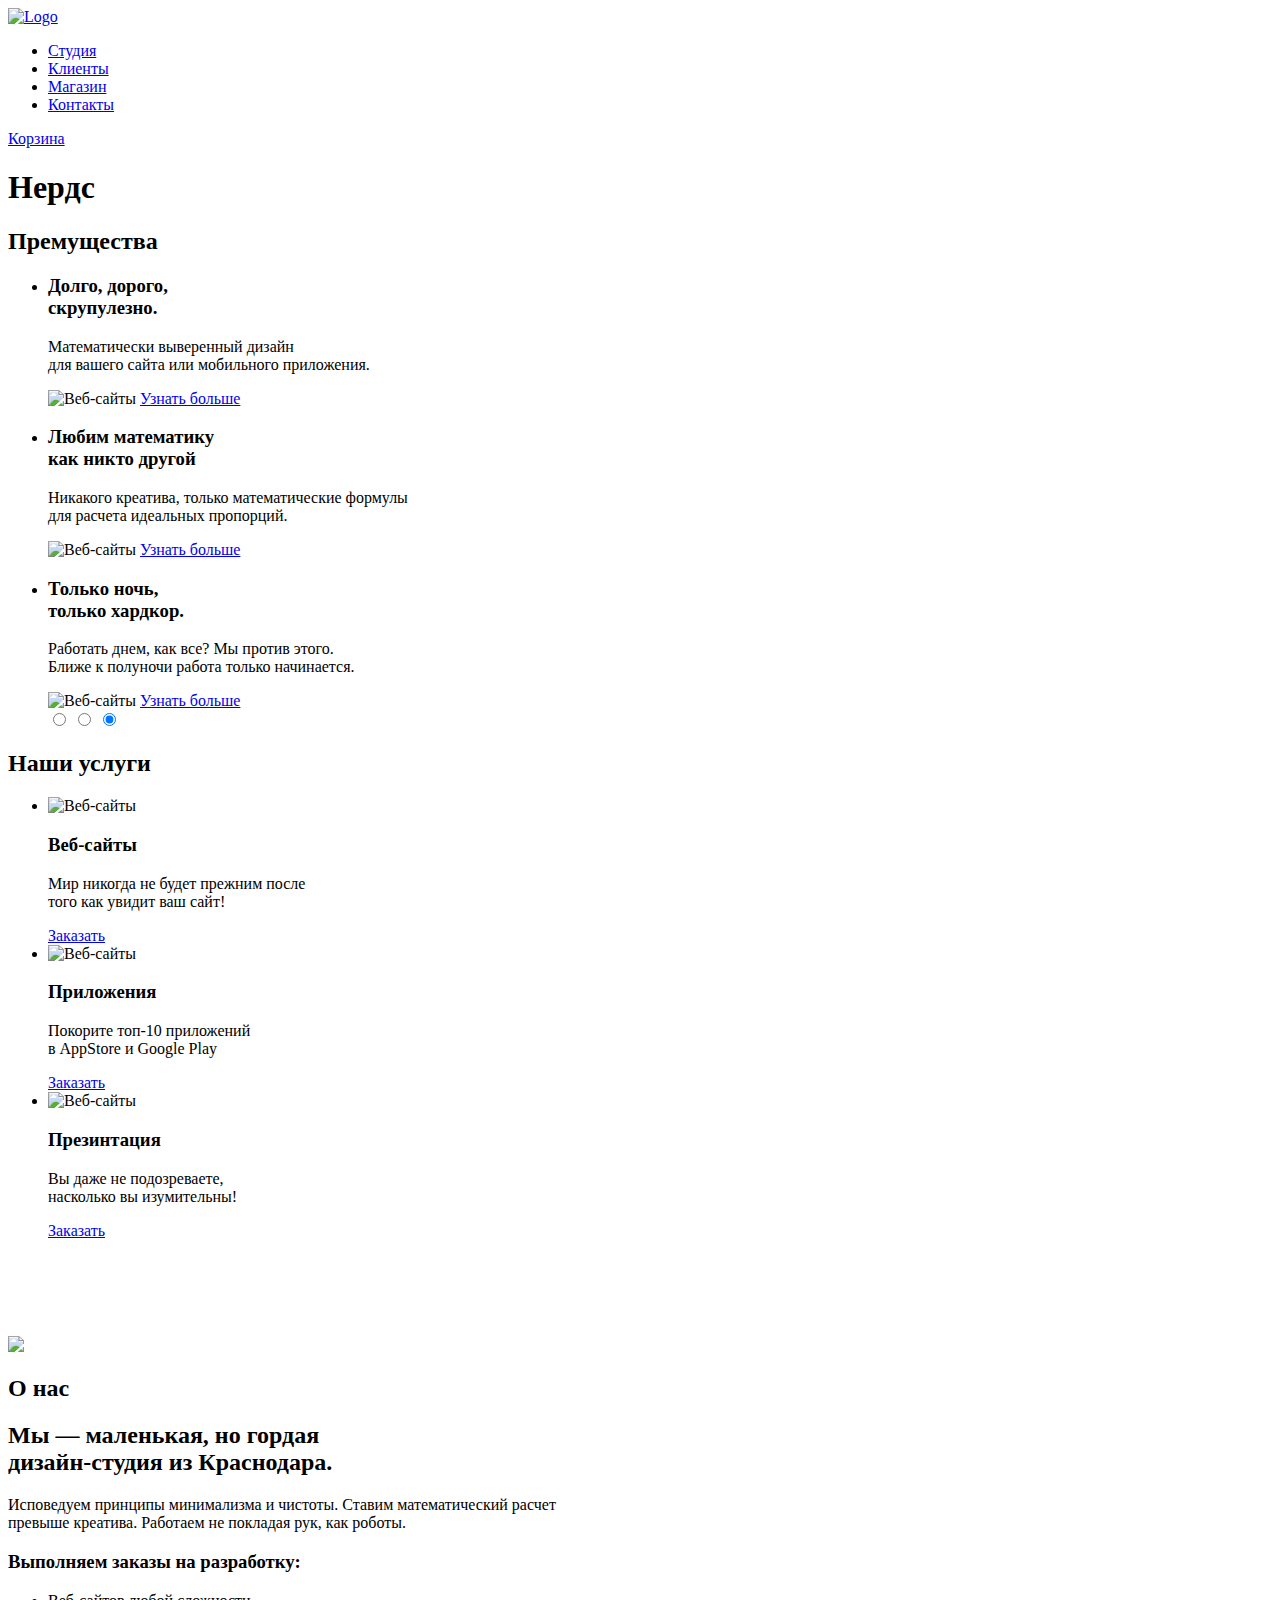
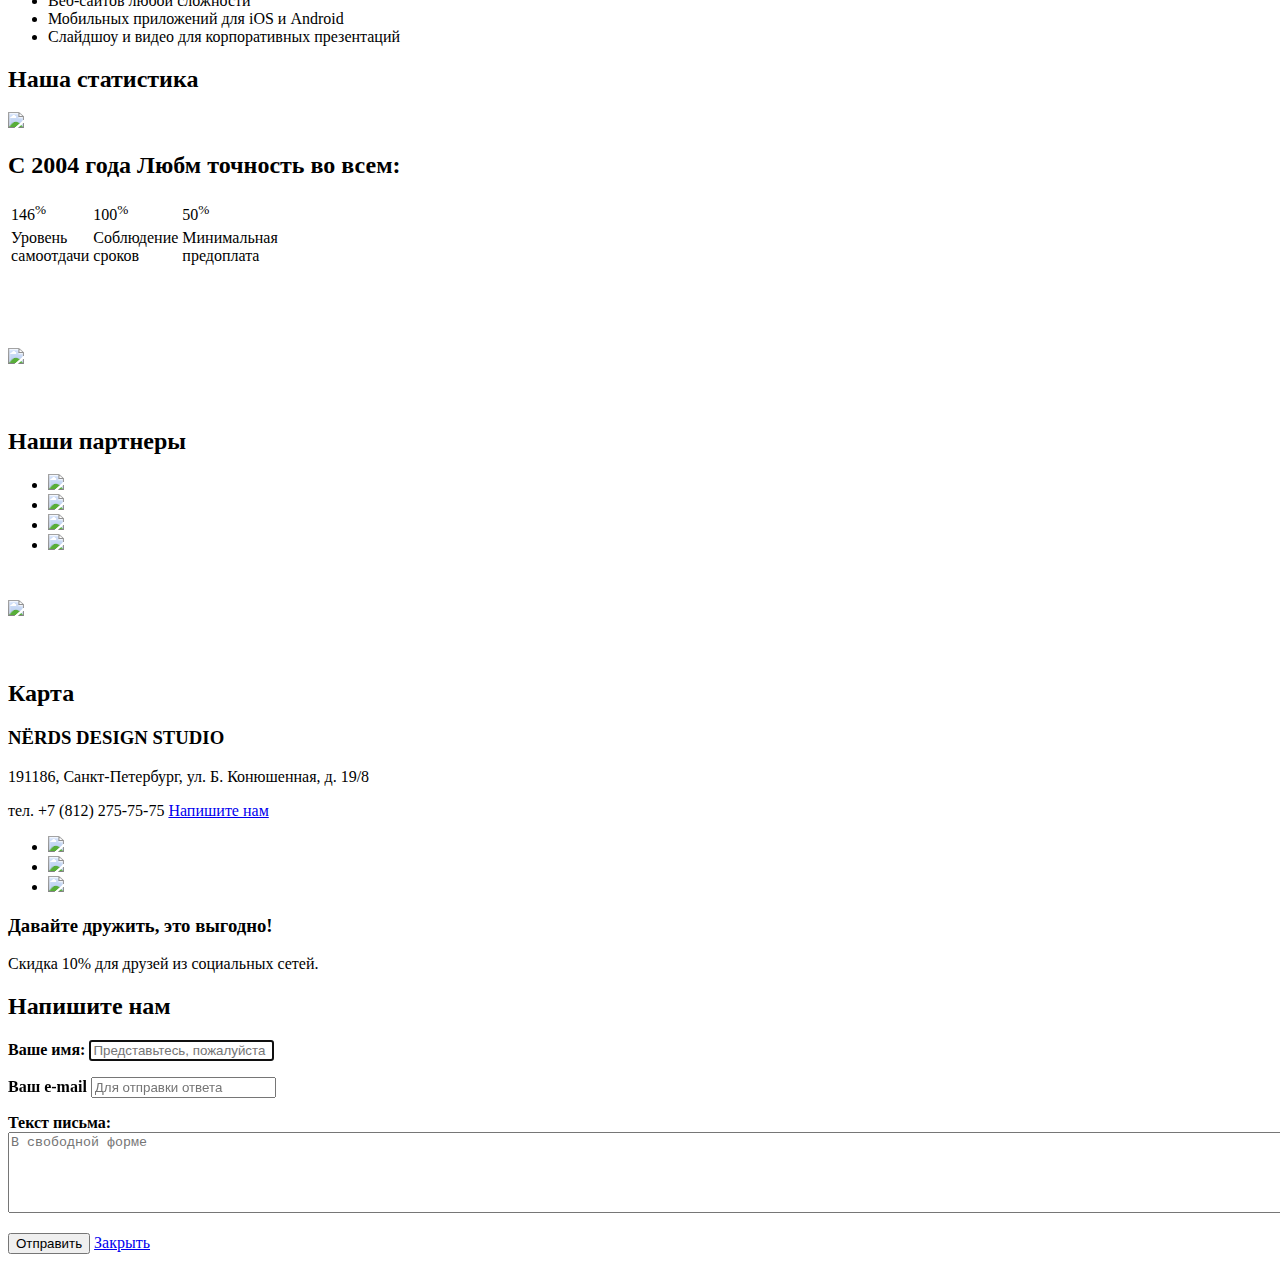
==== index.html @ db2a13fd "Add files via upload" ====
<!DOCTYPE html>
<html class="page">

<head>
    <meta charset="utf-8">
    <title>Нёрдс</title>
    <link rel="stylesheet" href="/css/normalize.css" >
    <link rel="stylesheet" href="/css/style.css">     
<link rel="preconnect" href="https://fonts.googleapis.com">
<link rel="preconnect" href="https://fonts.gstatic.com" crossorigin>
<link href="https://fonts.googleapis.com/css2?family=Roboto:wght@400;500;700&display=swap" rel="stylesheet">
</head>

<header class="main-header">
    <div class="container">
        <nav class="main-navigation">
            <a href="/index.html" class="main-navigation-logo">
                <img src="/img/nerds-logo.svg" alt="Logo">
            </a>
            <div class="wpapper">
                <ul class="site-navigation">
                    <li>
                        <a href="#">Студия</a>
                    </li>
                    <li>
                        <a href="#">Клиенты</a>
                    </li>
                    <li>
                        <a href="tabs/shop.html">Магазин</a>
                    </li>
                    <li>
                        <a href="#"> Контакты</a>
                    </li>
                </ul>
                <div class="basket">
                    <a href="#">Корзина</a>
                </div>
            </div>
        </nav>
    </div>
</header>

<main>
    <h1 class="visually-hidden">Нердс</h1>
    <section class="slider">
        <div class="container">
            <h2 class="visually-hidden">Премущества</h2>
            
        <div class="slider-control">
            <label class="slider-control-item slider-control--1" for="product-1">
            
            </label>
            <label class="slider-control-item slider-control--2" for="product-2">
            
            </label>
            <label class="slider-control-item slider-control--3" for="product-3">
            
            </label>
            <ul class="slider-list">
                <li class="slider-item">
                    <h3>Долго, дорого,
                    <br>
                    скрупулезно.</h3>
                    <p>Математически выверенный дизайн
                    <br>
                    для вашего сайта или мобильного приложения.
                    </p>
                    <img class="imgslider" src="/img/slide1.png" alt="Веб-сайты">
                    <a class="slider-item-button button" href="#">Узнать больше</a>
                </li>
                <li class="slider-item slider2">
                    <h3>Любим математику<br>как никто другой</h3>
                    <p>Никакого креатива, только математические формулы<br>для расчета идеальных пропорций.</p>
                    <img class="imgslider" src="/img/slide2.png" alt="Веб-сайты">
                    <a class="slider-item-button button" href="#">Узнать больше</a>
                </li>
                <li class="slider-item slider3">
                    <h3>Только ночь,
                    <br>
                    только хардкор.</h3>
                    <p>Работать днем, как все? Мы против этого.
                    <br>
                    Ближе к полуночи работа только начинается.
                    </p>
                    <img class="imgslider" src="/img/slide3.png" alt="Веб-сайты">
                    <a class="slider-item-button button" href="#">Узнать больше</a>
                </li>
                <div class="slider-control">
                    <label class="slider-control-item slider-control--1" for="product-1">
                    
                    </label>
                    <label class="slider-control-item slider-control--2" for="product-2">
                    
                    </label>
                    <label class="slider-control-item slider-control--3" for="product-3">
                    
                    </label>
                <input class="visually-hiden" type="radio" id="product-1" name="toggle" checked>
                <input class="visually-hiden" type="radio" id="product-2" name="toggle" checked>
                <input class="visually-hiden" type="radio" id="product-3" name="toggle" checked>
                </div>
            </ul>

        </div>
    </section>

    <section class="services">
        <div class="container">
            <h2 class="visually-hidden">Наши услуги</h2>
            <ul class="services-list">
                <li class="services-item">
                    <img src="/img/illustration-1 1.svg" alt="Веб-сайты">
                    <h3>Веб-сайты</h3>
                    <p>Мир никогда не будет прежним после<br>
                    того как увидит ваш сайт!</p>
                    <a class="button button-pink" class="button button-red" href="#">Заказать</a>
                </li>
                <li class="services-item">
                    <img src="/img/illustration-2 1.svg" alt="Веб-сайты">
                    <h3>Приложения</h3>
                    <p>Покорите топ-10 приложений<br>
                    в AppStore и Google Play</p>
                    <a class="button button-green" href="#">Заказать</a>
                </li>
                <li class="services-item">
                    <img src="/img/illustration-3 1.svg" alt="Веб-сайты">
                    <h3>Презинтация</h3>
                    <p>Вы даже не подозреваете,<br>
                    насколько вы изумительны!</p>
                    <a class="button button-yellow" href="#">Заказать</a>
                </li>
            </ul>
            <img src="img\Rectangle 9.svg" style="margin-top: 80px;">
        </div>
    </section>

    <section class="about-us">
        <div class="container">
            <h2 class="visually-hidden">О нас</h2>
            <div class="description">
                <h2>Мы — маленькая, но гордая<BR>дизайн-студия из Краснодара.</h2>
                <p>Исповедуем принципы минимализма и чистоты. Ставим математический расчет<br>
                превыше креатива. Работаем не покладая рук, как роботы.</p>
                <h3>Выполняем заказы на разработку:</h3>
                <ul class="descripton-list">
                    <li class="description-item">
                        Веб-сайтов любой сложности
                    </li>
                    <li class="description-item">
                        Мобильных приложений для iOS и Android
                    </li>
                    <li class="description-item">
                        Слайдшоу и видео для корпоративных презентаций
                    </li>
                </ul>
            </div>
            <div class="statistics">
                <h2 class="visually-hidden">Наша статистика</h2>
                <img src="/img/nerds-illustration 1.png">
                <h2>С 2004 года Любм точность во всем:</h2>
                <table>
                    <tbody>
                        <tr>
                            <td class="percentages">146<sup>%</sup></td>
                            <td class="percentages">100<sup>%</sup></td>
                            <td class="percentages">50<sup>%</sup></td>
                        </tr>
                        <tr>
                            <td class="detalis">Уровень<br>самоотдачи</td>
                            <td class="detalis">Соблюдение<br>сроков</td>
                            <td class="detalis">Минимальная<br>предоплата</td>
                        </tr>
                    </tbody>
                </table>
            </div>
            
        </div>
        
    </section>

    <div class="container">
        <img src="img\Rectangle 9.svg" style="margin-top: 80px; margin-bottom: 40px;">
    </div>
    <section class="partners-item">
        
        <h2 class="visually-hidden">Наши партнеры</h2>
        <div class="container">
            <ul class="partners-list">
                <li class="partners-item">
                    <a href="#"><img src="/img/logo_htmlacademy 1.svg"></a>
                </li>
                <li class="partners-item">
                    <a href="#"><img src="/img/logo-2 1.svg"></a>
                    
                </li>
                <li class="partners-item">
                    <a href="#"><img src="/img/logo-3 1.svg"></a>
                </li>
                <li class="partners-item">
                    <a href="#"><img src="/img/logo-4 1.svg"></a>
                </li>
            </ul>
            <img src="img\Rectangle 9.svg" style="margin-top: 30px; margin-bottom: 40px;">
        </div>
        
    </section>

    <section class="map">
        <h2 class="visually-hidden">Карта</h2>
    </section>
    <div class="container">
        <section class="address">
            <h3>NЁRDS DESIGN STUDIO</h3>
            <p>191186, Санкт-Петербург, ул. Б. Конюшенная, д. 19/8</p>
            <span>тел. +7 (812) 275-75-75</span>
            <a href="modal-windows.html" class="button button-address">Напишите нам</a>
        </section>
    </div>
</main>

<footer class="my-footer">
    <div class="container">
        <div class="footer-social">
            <ul class="social-list">
                <li class="social-item"><a class="social-button" href="">
                    <a href="#"><img class="scale" src="img/premium-icon-vkontakte-4494517.png" style="width: 81px;"></a>
                   </li>
                   <li class="social-item"><a class="social-button" href="">
                    <a href="#"><img class="scale" src="/img/premium-icon-telegram-4401433.png" style="width: 81px;"></a>
                   </li>
                   <li class="social-item"><a class="social-button" href="">
                    <a href="#"><img class="scale" src="/img/premium-icon-whatsapp-4494494.png" style="width: 81px;"></a>
                   </li>
            </ul>
        </div>
        <div class="be-friends">
            <h3>Давайте дружить, это выгодно!</h3>
            <span>Скидка 10% для друзей из социальных сетей.</span>
        </div>
    </div> 
</footer>
<section class="modal modal-login">
    <h2>Напишите нам</h2>
    <form class="login-form" action="https://echo.htmlacademy.ru" method="post">
        <div class="wrapper">
            <p>
                <label for="user-name"><b>Ваше имя:</b></label>
                <input type="text" name="user-name" id="user-name" placeholder="Представьтесь, пожалуйста" required="" autofocus="">			
            </p>
            <p>
                <label for="user-email"><b>Ваш e-mail</b></label>
                <input type="email" name="user-email" id="user-email" placeholder="Для отправки ответа" required="">			
            </p>
        </div>
        <p>
            <label for="contact-text"><b>Текст письма:</b></label>
            <textarea name="text" id="contact-text" rows="5" cols="250" placeholder="В свободной форме" required=""></textarea>
        </p>
        <button class="button" type="submit">Отправить</button>
          <a href="#" class="modal-close">Закрыть</a>
      </form>
</section>
</html>
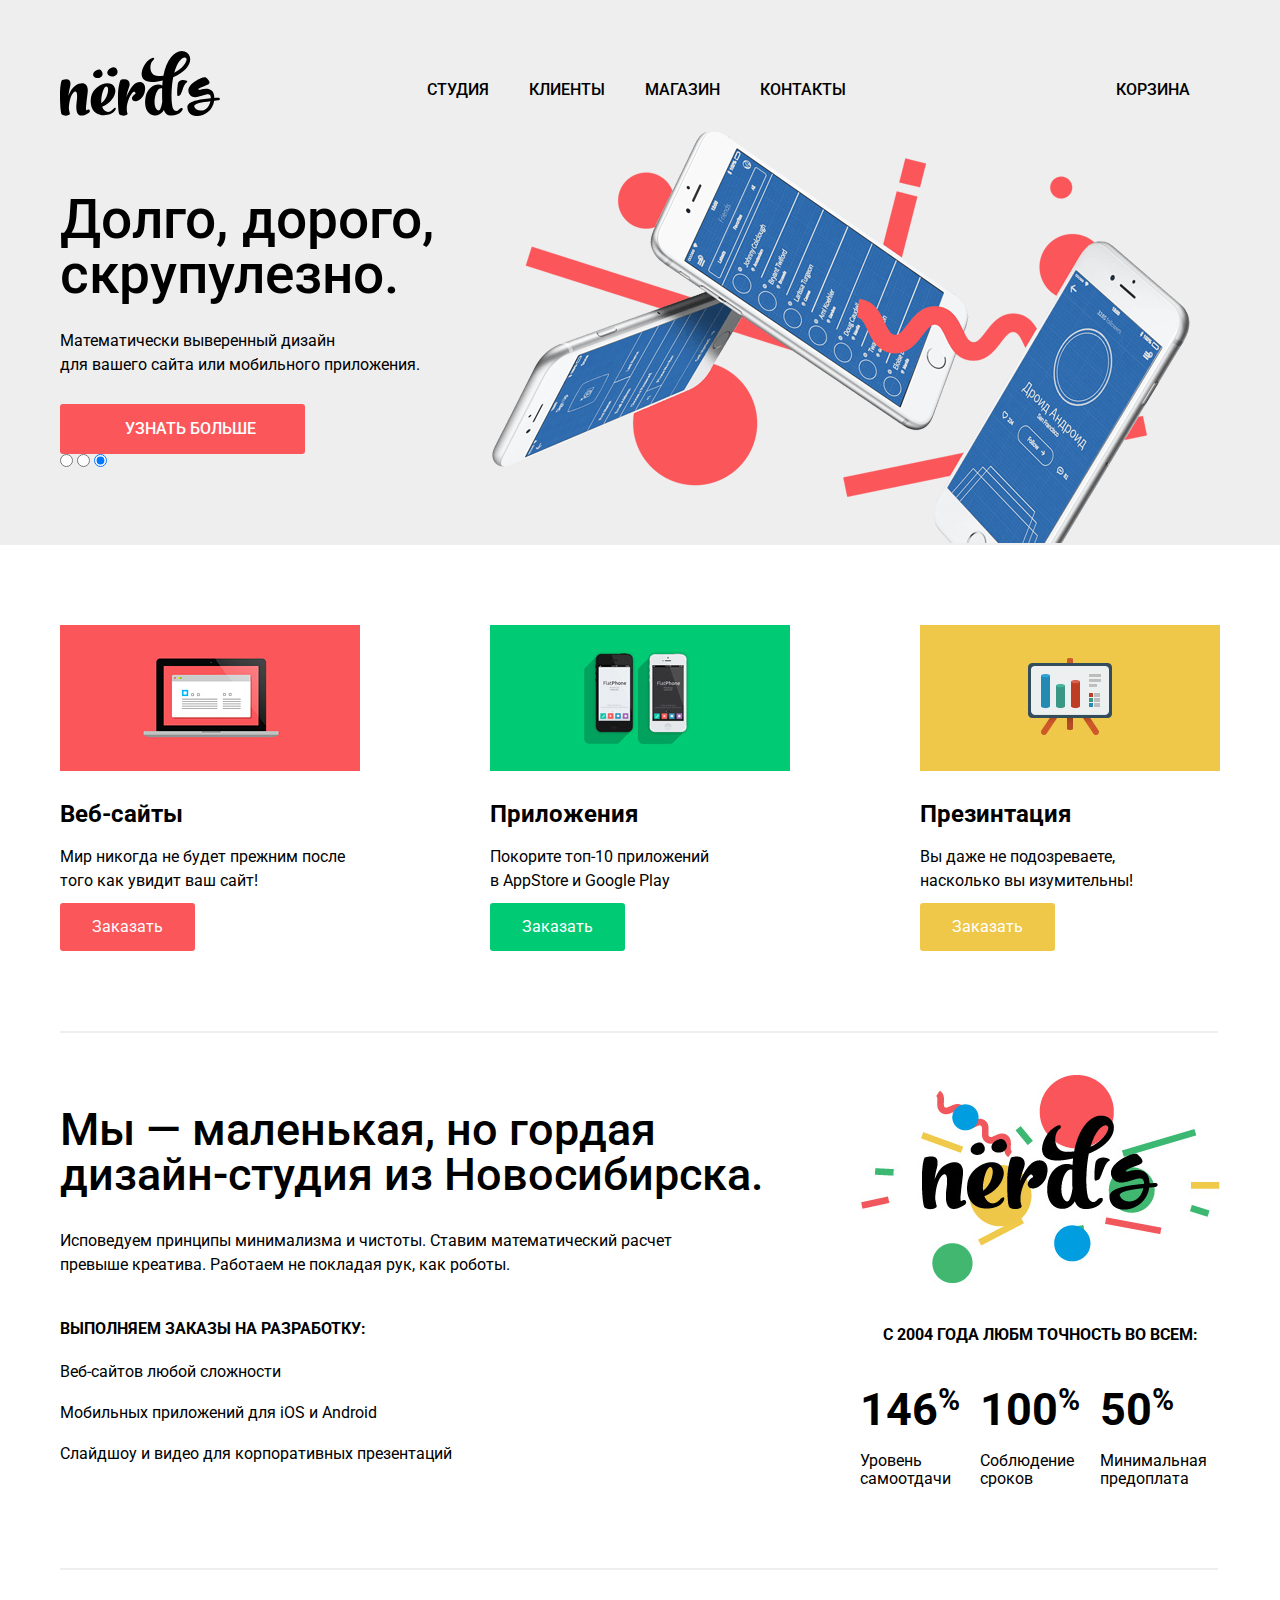
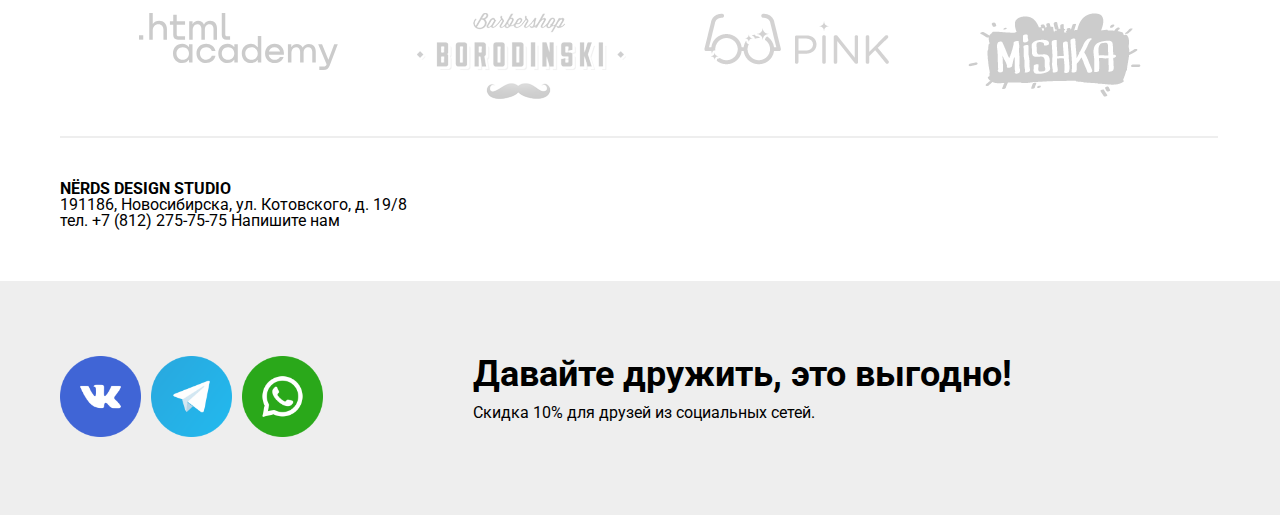
==== commit 24f1de5b: "Изменины города на Новосибирск добавленны адреса" ====
--- a/index.html
+++ b/index.html
@@ -138,7 +138,7 @@
         <div class="container">
             <h2 class="visually-hidden">О нас</h2>
             <div class="description">
-                <h2>Мы — маленькая, но гордая<BR>дизайн-студия из Краснодара.</h2>
+                <h2>Мы — маленькая, но гордая<BR>дизайн-студия из Новосибирска.</h2>
                 <p>Исповедуем принципы минимализма и чистоты. Ставим математический расчет<br>
                 превыше креатива. Работаем не покладая рук, как роботы.</p>
                 <h3>Выполняем заказы на разработку:</h3>
@@ -211,7 +211,7 @@
     <div class="container">
         <section class="address">
             <h3>NЁRDS DESIGN STUDIO</h3>
-            <p>191186, Санкт-Петербург, ул. Б. Конюшенная, д. 19/8</p>
+            <p>191186, Новосибирска, ул. Котовского, д. 19/8</p>
             <span>тел. +7 (812) 275-75-75</span>
             <a href="modal-windows.html" class="button button-address">Напишите нам</a>
         </section>
--- a/css/style.css
+++ b/css/style.css
@@ -0,0 +1,460 @@
+html, body, div, span, applet, object, iframe,
+h1, h2, h3, h4, h5, h6, p, blockquote, pre,
+a, abbr, acronym, address, big, cite, code,
+del, dfn, em, font, img, ins, kbd, q, s, samp,
+small, strike, strong, sub, sup, tt, var,
+b, u, i, center,
+dl, dt, dd, ol, ul, li,
+fieldset, form, label, legend,
+table, caption, tbody, tfoot, thead, tr, th, td,figure{
+margin: 0;
+padding: 0;
+border: 0;
+outline: 0;
+font-size: 100%;
+vertical-align: baseline;
+background: transparent;
+text-decoration:none;
+color:black;
+font-family: roboto;
+
+}
+body {
+line-height: 1;
+}
+ol, ul {
+list-style: none;
+}
+blockquote, q {
+quotes: none;
+}
+:focus {
+outline: 0;
+}
+ins {
+text-decoration: none;
+}
+del {
+text-decoration: line-through;
+}
+table {
+border-collapse: collapse;
+border-spacing: 0;
+}
+
+div{
+    display: block;
+}
+
+nav{
+    display: block;
+}
+/*NULLSTYLE*/
+
+:root{
+--basic-black:#000000;
+--basic-white:#ffffff;
+--basic-green:#00CA74;
+--basic-pink:#FB565A;
+--basic-yellow:#EFC849;
+--basic-gray:#EEEEEE;
+
+/*pink*/
+--hover-pink:#E74246;
+--focus-pink:#D7373B;
+--active-pink:#D7373B;
+
+
+/*green*/
+--hover-green:##00BC6C;
+--focus-green:#00AA62;
+--active-green:#00AA62;
+
+/*yellow*/
+--hover-yellow:#EAB534;
+--focus-yellow:#E5A722;
+--active-yellow:##E5A722;
+}
+
+#contact-text{
+    width: 300px;
+}
+
+.visually-hidden{
+    display: none;
+}
+
+
+/*header*/
+
+.container{
+    margin: 0px auto;
+    padding: 0px;
+    max-width: 1160px;
+    min-height: 100px;
+    position: relative;
+    
+}
+
+.main-header{
+margin: 0px;
+min-width: 1200px;
+padding: 50px 0px 0px 0px;
+background-color: var(--basic-gray);
+}
+
+.main-navigation{
+    display: grid;
+    grid-template-columns: 1fr 1fr 1fr;
+}
+
+.main-navigation .main-header-logo{
+    position: absolute;
+}
+
+.main-navigation .wpapper{
+    display: flex;
+    display: flex;
+    padding-top: 25px;
+    margin-left: 187px;
+    text-transform: uppercase;
+  
+}
+.wpapper li{
+    margin: 0 20px;
+}
+
+.wpapper>.basket{
+    margin: 0px 0px 0px 250px;
+}
+
+.main-navigation .site-navigation{
+    display: flex;
+    flex-direction: row;
+    flex-wrap: nowrap;
+    align-content: normal;
+    justify-content: normal;
+    align-items: normal;
+}
+
+.main-navigation .basket{
+    display: flex;
+}
+
+
+
+.main-header a {
+    font-weight: 500;
+    font-size: 16px;
+    line-height: 30px;
+}
+
+/*slider*/
+
+.slider-list{
+  padding: 42px 0 80px; 
+}
+
+
+
+.slider{
+    height: 395px;
+    background-color: var(--basic-gray);
+}
+
+.slider-item1{
+    display: none;
+}
+
+.slider-item h3{
+    font-size: 55px;
+    font-weight: 500;
+    line-height: 55px;
+    margin:0em 1em 27px 0em;
+    
+}
+
+.slider-item p{
+    font-size: 400;
+    font-size: 16px;
+    line-height: 24px;
+    margin:0em 1em 27px 0em;
+}
+
+.slider-item a{
+    display: block;
+    width: 180px;
+    padding: 16px 0px 16px 65px;
+    font-weight: 500;
+    font-size: 16px;
+    line-height: 18px;
+    color: var(--basic-white);
+    text-transform: uppercase;
+    border-radius: 3px;
+    border: 0px;
+
+}
+
+.slider-item-button{
+    
+    padding: 15px 60px;
+    background-color: var(--basic-pink);
+}
+
+body > main > section.slider > div > div > ul > li.slider-item.slider2{
+    display: none;
+    position: absolute;
+    top: 42px;
+}
+
+body > main > section.slider > div > div > ul > li.slider-item.slider3{
+    display: none;
+    position: absolute;
+    top: 42px;
+}
+ 
+.imgslider{
+    position: absolute;
+    top: -20px;
+    left: 432px;
+}
+
+/*services*/
+
+.services h3{
+font-weight: 700; 
+font-size: 24px;
+line-height: 30px;
+border-bottom: 50px;
+margin-top: 25px;
+}
+
+.services p{
+  font-size: 400;
+  font-size: 16px;
+  line-height:24px;  
+  margin-top: 16px;
+}
+
+body > main > section.services{
+    margin-top: 80px;
+    margin-bottom: 39px;
+}
+
+body > main > section.services > div > ul > li:nth-child(1) > a {
+   display: block;
+   background-color: var(--basic-pink);
+   width: 135px;
+    border-radius: 3px;
+    text-align: center;
+    padding: 16px 0px;
+    color: var(--basic-white);
+    margin-top: 10px;
+    display: list-item;
+}
+
+body > main > section.services > div > ul > li:nth-child(2) > a{
+    display: block;
+    background-color: var(--basic-green);
+    width: 135px;
+    border-radius: 3px;
+    text-align: center;
+    padding: 16px 0px;
+    color: var(--basic-white);
+    margin-top: 10px;
+    display: list-item;
+}
+
+body > main > section.services > div > ul > li:nth-child(3) > a{
+    display: block;
+    background-color: var(--basic-yellow);
+    width: 135px;
+    border-radius: 3px;
+    text-align: center;
+    padding: 16px 0px;
+    color: var(--basic-white);
+    margin-top: 10px;
+    display: list-item;
+}
+
+.services-list{
+    display: flex;
+    grid-template-columns: 1fr 1fr 1fr;
+    justify-content: space-between;
+}
+
+/*description*/
+
+.description{
+    display: block;
+
+}
+
+.statistics{
+    display: block;
+    margin: left;
+}
+
+body > main > section.about-us > div{
+    display: flex;
+    justify-content: space-between;
+}
+
+body > main > section.about-us > div > div.description > h2{
+    font-weight: 500;
+    font-size: 45px;
+    line-height: 45px;
+    margin-TOP: 32px;
+    margin-bottom: 32px;
+}
+
+body > main > section.about-us > div > div.description > p{
+font-size: 16px;
+line-height: 24px;
+font-weight: 400;
+margin-bottom: 40px;
+
+}
+
+body > main > section.about-us > div > div.description > h3{
+   font-weight: 700;
+   font-size: 16px;
+   line-height: 24px; 
+   text-transform:uppercase;
+   margin-bottom: 23px;
+}
+
+
+ul .description-item {
+    list-style: none;
+    margin-bottom: 25px;
+}
+
+
+body > main > section.about-us > div > div.statistics > h2:nth-child(3){
+    font-weight: 700;
+    font-size: 16px;
+    line-height: 24px;
+    text-transform:uppercase;
+    text-align: center;
+}
+
+body > main > section.about-us > div > div.statistics > table > tbody > tr:nth-child(1){
+    font-size: 45px;
+    font-weight: 700;
+    line-height: 64px;
+}
+
+body > main > section.about-us > div > div.statistics > img{
+    margin-bottom: 37px;
+}
+
+
+body > main > section.about-us > div > div.statistics > h2:nth-child(3){
+    margin-bottom:31px ;
+}
+
+.percentages{
+    padding: 0px 20px 10px 0px;
+}
+
+.percentages sup{
+    font-size: 30px;
+    font-weight: 700;
+    line-height: 40px;
+}
+
+.detalis{
+    font-size: 16px;
+    line-height: 18px;
+    font-weight: 400;
+}
+
+/*parthners*/
+.partners-list{
+    display: flex;
+    justify-content: space-evenly;
+}
+
+.parthners-item{
+    display: block;
+}
+
+.modal.modal-login{
+    display: none;
+}
+
+/*FOOTER*/
+
+.my-footer{
+    background-color: var(--basic-gray);
+}
+
+.be-friends h3{
+    font-size: 36px;
+    line-height: 36px;
+    font-weight: 700;
+    margin-bottom: 10px;
+}
+
+.be-friends span{
+    font-size: 16px;
+    line-height: 22px;
+    font-weight: 400;
+    
+}
+
+.be-friends{
+    margin-left: 140px;
+    padding-top: 75px;
+    padding-bottom: 75px;
+}
+
+.social-list{
+display: flex;
+padding-top: 75px;
+padding-bottom: 75px;
+}
+
+.social-item{
+    display: block;
+    padding-right: 10px;
+    
+}
+
+body > footer > div{
+    display: flex;
+    justify-content: normal;
+}
+
+.scale{
+transition:500ms;
+}
+
+.scale:hover{
+transform: scale(1.2);
+}
+
+html
+ {
+	height: 100%;
+}
+body {
+    display: flex;
+    flex-direction: column;
+    height: 100%;
+}
+
+.main-header{
+    /* 0 flex-grow, 0 flex-shrink, auto flex-basis */
+    flex: 0 0 auto;
+ }
+ main{
+    /* 1 flex-grow, 0 flex-shrink, auto flex-basis */
+    flex: 1 0 auto;
+ }
+ footer{
+    /* 0 flex-grow, 0 flex-shrink, auto flex-basis */
+    flex: 0 0 auto;
+ }
+
